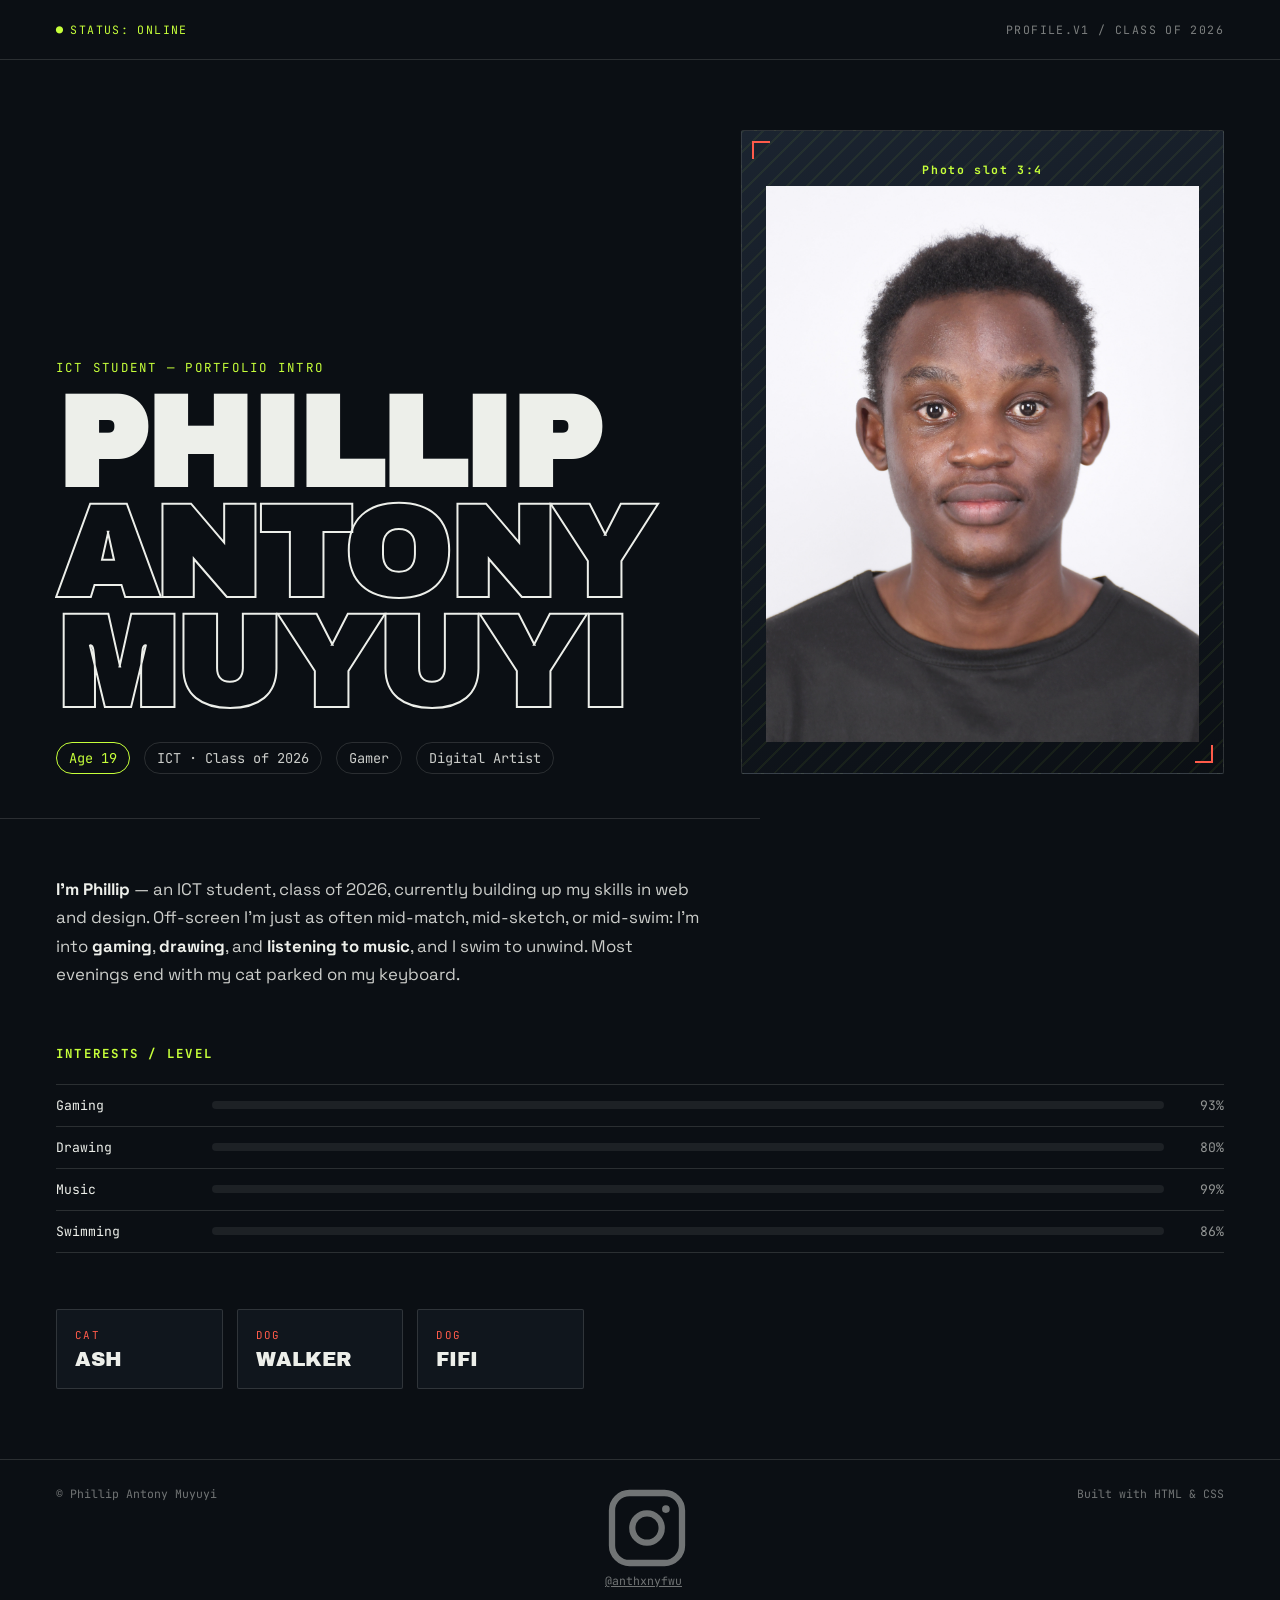
==== index.html @ 24fd07ed "Update index.html" ====
<!DOCTYPE html>
<html lang="en">
<head>
<meta charset="UTF-8">
<meta name="viewport" content="width=device-width, initial-scale=1.0">
<title>Phillip Antony Muyuyi — Profile</title>
<style>
  @import url('https://fonts.googleapis.com/css2?family=Archivo+Black&family=Space+Grotesk:wght@400;500;600;700&family=JetBrains+Mono:wght@400;500;700&display=swap');

  :root{
    --ink:#0B0F14;
    --panel:#10161D;
    --acid:#C6FF3A;
    --coral:#FF5B4A;
    --paper:#EDEFEA;
    --line:rgba(237,239,234,0.14);
  }

  *{box-sizing:border-box; margin:0; padding:0;}

  html{scroll-behavior:smooth;}

  body{
    background:var(--ink);
    color:var(--paper);
    font-family:'Space Grotesk', sans-serif;
    overflow-x:hidden;
  }

  @media (prefers-reduced-motion: no-preference){
    .reveal{
      animation:rise 0.9s cubic-bezier(.19,1,.22,1) both;
    }
    .reveal:nth-child(2){animation-delay:.08s;}
    .reveal:nth-child(3){animation-delay:.16s;}
  }
  @keyframes rise{
    from{opacity:0; transform:translateY(24px);}
    to{opacity:1; transform:translateY(0);}
  }

  a{color:inherit;}
  a:focus-visible, button:focus-visible{
    outline:2px solid var(--acid);
    outline-offset:3px;
  }

  /* ---------- top bar ---------- */
  .topbar{
    display:flex;
    justify-content:space-between;
    align-items:center;
    padding:22px clamp(20px,5vw,56px);
    font-family:'JetBrains Mono', monospace;
    font-size:0.72rem;
    letter-spacing:0.12em;
    text-transform:uppercase;
    border-bottom:1px solid var(--line);
  }
  .topbar span.dim{color:rgba(237,239,234,0.5);}
  .topbar .live{color:var(--acid);}
  .topbar .live::before{
    content:"●";
    margin-right:6px;
    animation:blink 1.6s infinite;
  }
  @keyframes blink{50%{opacity:.25;}}

  /* ---------- hero ---------- */
  .hero{
    position:relative;
    padding:clamp(30px,7vw,70px) clamp(20px,5vw,56px) 0;
    display:grid;
    grid-template-columns:1.15fr 0.85fr;
    gap:32px;
    align-items:end;
  }
  @media (max-width:820px){
    .hero{grid-template-columns:1fr;}
  }

  .eyebrow{
    font-family:'JetBrains Mono', monospace;
    font-size:0.78rem;
    letter-spacing:0.18em;
    text-transform:uppercase;
    color:var(--acid);
    margin-bottom:14px;
  }

  .name{
    font-family:'Archivo Black', sans-serif;
    font-size:clamp(3.1rem, 11vw, 8rem);
    line-height:0.86;
    text-transform:uppercase;
    letter-spacing:-0.02em;
  }
  .name .last{
    -webkit-text-stroke:2px var(--paper);
    color:transparent;
    display:block;
  }

  .role-line{
    margin-top:22px;
    display:flex;
    flex-wrap:wrap;
    gap:10px 14px;
    font-family:'JetBrains Mono', monospace;
    font-size:0.85rem;
  }
  .chip{
    border:1px solid var(--line);
    padding:6px 12px;
    border-radius:999px;
    color:rgba(237,239,234,0.85);
  }
  .chip.acid{border-color:var(--acid); color:var(--acid);}

  /* photo frame */
  .frame{
    position:relative;
    aspect-ratio:3/4;
    background:
      repeating-linear-gradient(135deg, rgba(198,255,58,0.06) 0 2px, transparent 2px 14px),
      linear-gradient(160deg, #1B2430, #0B0F14);
    border:1px solid var(--line);
    border-radius:2px;
    display:flex;
    align-items:center;
    justify-content:center;
    overflow:hidden;
  }
  .frame img{
    width:100%; height:100%; object-fit:cover; display:block;
  }
  .frame .placeholder{
    text-align:center;
    font-family:'JetBrains Mono', monospace;
    font-size:0.78rem;
    color:rgba(237,239,234,0.55);
    padding:24px;
    line-height:1.6;
  }
  .frame .placeholder b{
    display:block;
    color:var(--acid);
    font-size:0.72rem;
    letter-spacing:0.14em;
    margin-bottom:6px;
  }
  .frame .corner{
    position:absolute; width:18px; height:18px;
    border:2px solid var(--coral);
  }
  .frame .corner.tl{top:10px; left:10px; border-right:0; border-bottom:0;}
  .frame .corner.br{bottom:10px; right:10px; border-left:0; border-top:0;}

  /* ---------- about strip ---------- */
  .about{
    padding:56px clamp(20px,5vw,56px);
    max-width:760px;
    font-size:1.05rem;
    line-height:1.7;
    color:rgba(237,239,234,0.85);
    border-top:1px solid var(--line);
    margin-top:44px;
  }
  .about strong{color:var(--paper);}

  /* ---------- stats / skill bars ---------- */
  .stats{
    padding:0 clamp(20px,5vw,56px) 56px;
  }
  .stats h2{
    font-family:'JetBrains Mono', monospace;
    font-size:0.78rem;
    letter-spacing:0.18em;
    text-transform:uppercase;
    color:var(--acid);
    margin-bottom:22px;
  }
  .bar-row{
    display:grid;
    grid-template-columns:140px 1fr 44px;
    align-items:center;
    gap:16px;
    padding:12px 0;
    border-top:1px solid var(--line);
    font-family:'JetBrains Mono', monospace;
    font-size:0.82rem;
  }
  .bar-row:last-child{border-bottom:1px solid var(--line);}
  .track{
    height:8px;
    background:rgba(237,239,234,0.08);
    border-radius:4px;
    overflow:hidden;
  }
  .fill{
    height:100%;
    background:linear-gradient(90deg, var(--acid), var(--coral));
    width:0%;
    border-radius:4px;
    transition:width 1.1s cubic-bezier(.19,1,.22,1);
  }
  .bar-row .val{text-align:right; color:rgba(237,239,234,0.6);}

  /* ---------- crew / pets ---------- */
  .crew{
    padding:0 clamp(20px,5vw,56px) 70px;
    display:grid;
    grid-template-columns:repeat(auto-fit, minmax(150px,1fr));
    gap:14px;
    max-width:640px;
  }
  .pet-card{
    border:1px solid var(--line);
    padding:18px;
    border-radius:2px;
    background:var(--panel);
  }
  .pet-card .tag{
    font-family:'JetBrains Mono', monospace;
    font-size:0.68rem;
    letter-spacing:0.12em;
    text-transform:uppercase;
    color:var(--coral);
    margin-bottom:6px;
    display:block;
  }
  .pet-card .pname{
    font-family:'Archivo Black', sans-serif;
    font-size:1.25rem;
    text-transform:uppercase;
  }

  footer{
    padding:26px clamp(20px,5vw,56px);
    border-top:1px solid var(--line);
    font-family:'JetBrains Mono', monospace;
    font-size:0.72rem;
    color:rgba(237,239,234,0.45);
    display:flex;
    justify-content:space-between;
    flex-wrap:wrap;
    gap:8px;
  }
</style>
</head>
<body>

  <div class="topbar">
    <span class="live">status: online</span>
    <span class="dim">profile.v1 / class of 2026</span>
  </div>

  <section class="hero">
    <div class="reveal">
      <div class="eyebrow">ICT Student — Portfolio Intro</div>
      <h1 class="name">
        Phillip<span class="last">Antony<br>Muyuyi</span>
      </h1>
      <div class="role-line">
        <span class="chip acid">Age 19</span>
        <span class="chip">ICT · Class of 2026</span>
        <span class="chip">Gamer</span>
        <span class="chip">Digital Artist</span>
      </div>
    </div>

    <div class="frame reveal">
      <div class="corner tl"></div>
      <div class="corner br"></div>
      <!-- Swap the placeholder below for: <img src="DSC_0641.JPG" alt="Phillip Antony Muyuyi"> -->
      <div class="placeholder">
        <b>Photo slot 3:4</b>
        <img src="DSC_0641.JPG">
      </div>
    </div>
  </section>

  <section class="about reveal">
    <strong>I'm Phillip</strong> — an ICT student, class of 2026, currently building
    up my skills in web and design. Off-screen I'm just as often mid-match, mid-sketch,
    or mid-swim: I'm into <strong>gaming</strong>, <strong>drawing</strong>, and
    <strong>listening to music</strong>, and I swim to unwind. Most evenings end with
    my cat parked on my keyboard.
  </section>

  <section class="stats">
    <h2>Interests / Level</h2>
    <div class="bar-row">
      <span>Gaming</span>
      <div class="track"><div class="fill" style="width:93 %"></div></div>
      <span class="val">93%</span>
    </div>
    <div class="bar-row">
      <span>Drawing</span>
      <div class="track"><div class="fill" style="width:80 %"></div></div>
      <span class="val">80%</span>
    </div>
    <div class="bar-row">
      <span>Music</span>
      <div class="track"><div class="fill" style="width:99 %"></div></div>
      <span class="val">99%</span>
    </div>
    <div class="bar-row">
      <span>Swimming</span>
      <div class="track"><div class="fill" style="width:86 %"></div></div>
      <span class="val">86%</span>
    </div>
  </section>

  <section class="crew">
    <div class="pet-card">
      <span class="tag">Cat</span>
      <div class="pname">Ash</div>
    </div>
    <div class="pet-card">
      <span class="tag">Dog</span>
      <div class="pname">Walker</div>
    </div>
    <div class="pet-card">
      <span class="tag">Dog</span>
      <div class="pname">Fifi</div>
    </div>
  </section>

  <footer>
    <span>© Phillip Antony Muyuyi</span>
    <a class="social-link" href="https://www.instagram.com/anthxnyfwu" target="_blank" rel="noopener noreferrer">
      <svg viewBox="0 0 24 24" fill="none" xmlns="http://www.w3.org/2000/svg" aria-hidden="true">
        <rect x="2" y="2" width="20" height="20" rx="5" stroke="currentColor" stroke-width="1.8"/>
        <circle cx="12" cy="12" r="4.2" stroke="currentColor" stroke-width="1.8"/>
        <circle cx="17.4" cy="6.6" r="1.1" fill="currentColor"/>
      </svg>
      @anthxnyfwu
    </a>
    <span>Built with HTML &amp; CSS</span>
  </footer>

  <script>
    // animate skill bars in on load, respecting reduced motion
    if (!window.matchMedia('(prefers-reduced-motion: reduce)').matches) {
      window.addEventListener('load', () => {
        document.querySelectorAll('.fill').forEach(el => {
          const w = el.style.width;
          el.style.width = '0%';
          requestAnimationFrame(() => setTimeout(() => { el.style.width = w; }, 300));
        });
      });
    }
  </script>

</body>
       </html>
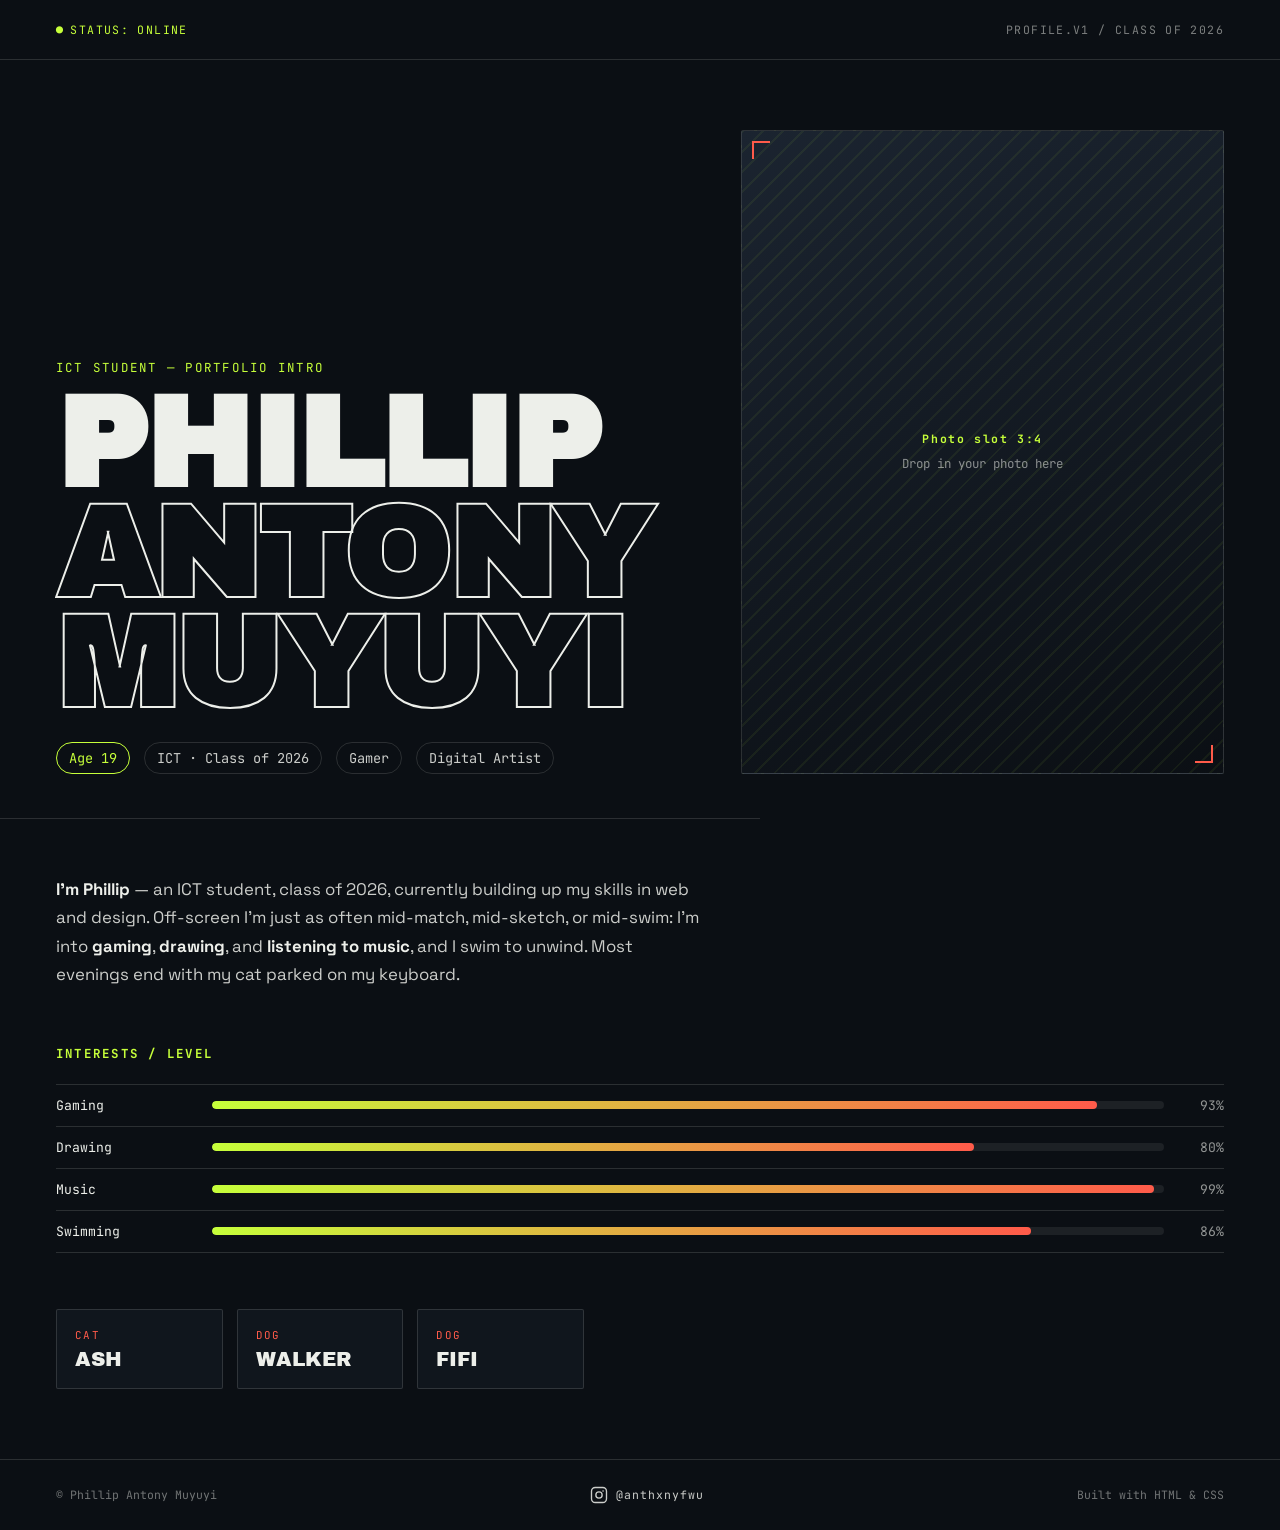
==== commit 717db1f9: "Update index.html" ====
--- a/index.html
+++ b/index.html
@@ -1,3 +1,4 @@
+
 <!DOCTYPE html>
 <html lang="en">
 <head>
@@ -243,8 +244,24 @@
     color:rgba(237,239,234,0.45);
     display:flex;
     justify-content:space-between;
+    align-items:center;
     flex-wrap:wrap;
     gap:8px;
+  }
+
+  .social-link{
+    display:inline-flex;
+    align-items:center;
+    gap:8px;
+    color:rgba(237,239,234,0.85);
+    text-decoration:none;
+    letter-spacing:0.08em;
+    transition:color .2s ease;
+  }
+  .social-link:hover{color:var(--acid);}
+  .social-link svg{
+    width:18px; height:18px;
+    flex-shrink:0;
   }
 </style>
 </head>
@@ -272,10 +289,12 @@
     <div class="frame reveal">
       <div class="corner tl"></div>
       <div class="corner br"></div>
-      <!-- Swap the placeholder below for: <img src="DSC_0641.JPG" alt="Phillip Antony Muyuyi"> -->
+      <!-- To use a real photo: replace the placeholder div below with
+           <img src="DSC_0641.JPG" alt="Phillip Antony Muyuyi">
+           Keeping them separate avoids a broken-image icon when no photo file is present. -->
       <div class="placeholder">
         <b>Photo slot 3:4</b>
-        <img src="DSC_0641.JPG">
+        Drop in your photo here
       </div>
     </div>
   </section>
@@ -292,22 +311,22 @@
     <h2>Interests / Level</h2>
     <div class="bar-row">
       <span>Gaming</span>
-      <div class="track"><div class="fill" style="width:93 %"></div></div>
+      <div class="track"><div class="fill" style="width:93%"></div></div>
       <span class="val">93%</span>
     </div>
     <div class="bar-row">
       <span>Drawing</span>
-      <div class="track"><div class="fill" style="width:80 %"></div></div>
+      <div class="track"><div class="fill" style="width:80%"></div></div>
       <span class="val">80%</span>
     </div>
     <div class="bar-row">
       <span>Music</span>
-      <div class="track"><div class="fill" style="width:99 %"></div></div>
+      <div class="track"><div class="fill" style="width:99%"></div></div>
       <span class="val">99%</span>
     </div>
     <div class="bar-row">
       <span>Swimming</span>
-      <div class="track"><div class="fill" style="width:86 %"></div></div>
+      <div class="track"><div class="fill" style="width:86%"></div></div>
       <span class="val">86%</span>
     </div>
   </section>
@@ -354,5 +373,4 @@
   </script>
 
 </body>
-       </html>
-   
+</html>
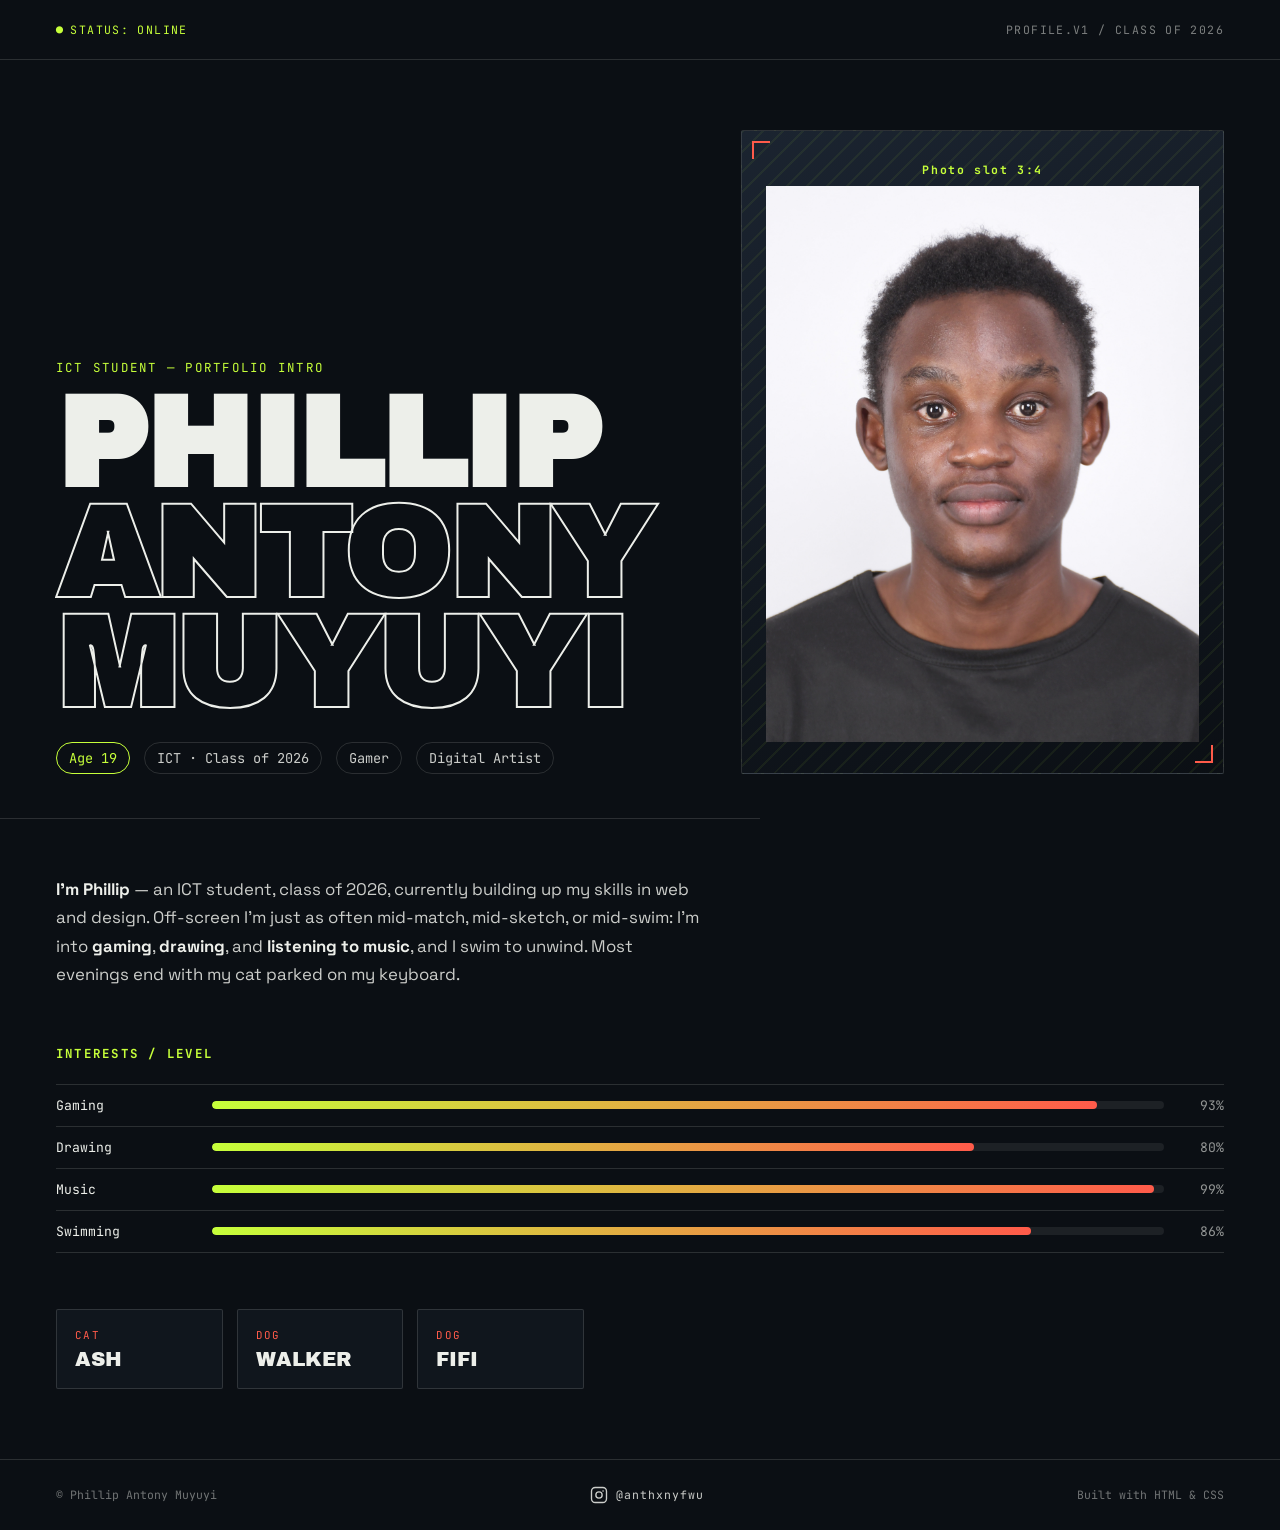
==== commit 126e5498: "Update index.html" ====
--- a/index.html
+++ b/index.html
@@ -289,12 +289,9 @@
     <div class="frame reveal">
       <div class="corner tl"></div>
       <div class="corner br"></div>
-      <!-- To use a real photo: replace the placeholder div below with
-           <img src="DSC_0641.JPG" alt="Phillip Antony Muyuyi">
-           Keeping them separate avoids a broken-image icon when no photo file is present. -->
       <div class="placeholder">
         <b>Photo slot 3:4</b>
-        Drop in your photo here
+        <img src="DSC_0641.JPG" alt="Phillip Antony Muyuyi">
       </div>
     </div>
   </section>
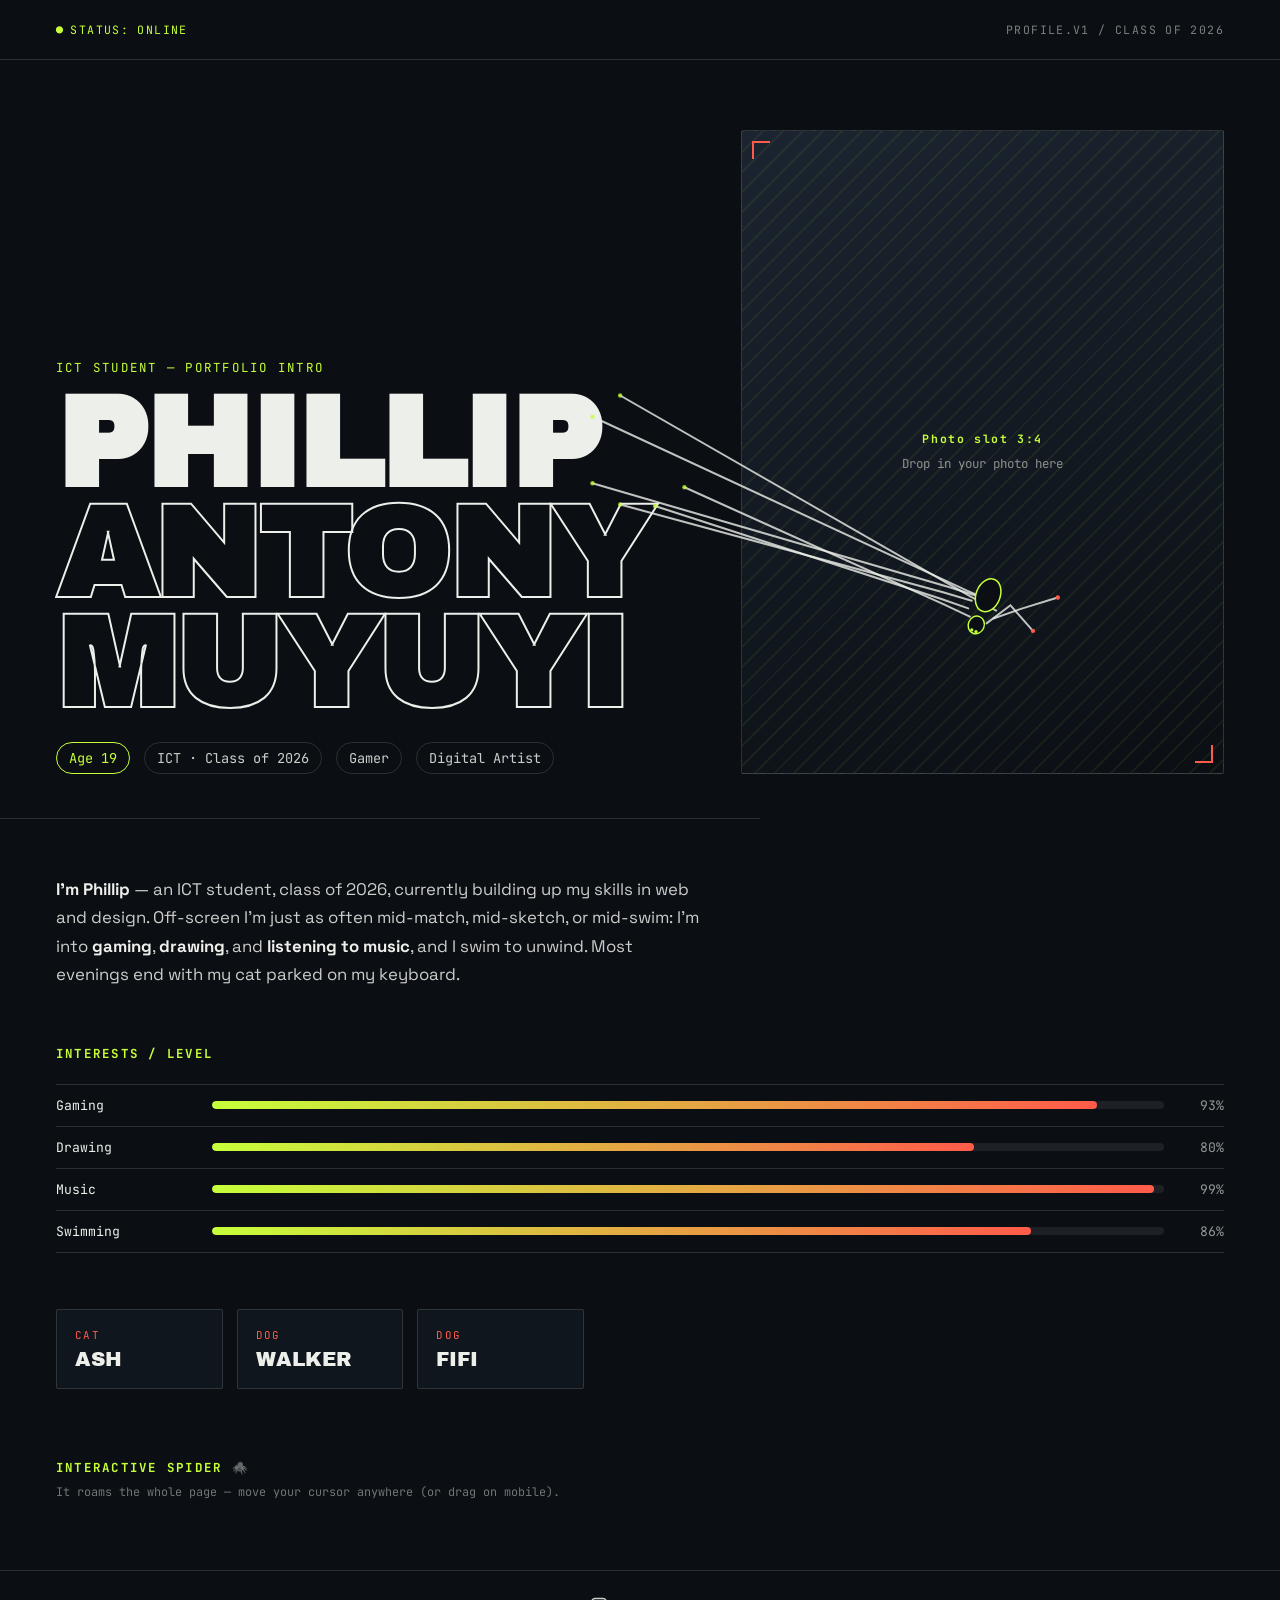
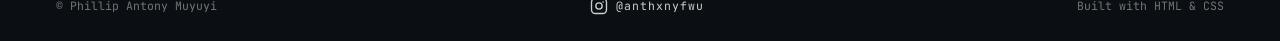
==== commit 6ade271e: "Update index.html" ====
--- a/index.html
+++ b/index.html
@@ -236,6 +236,30 @@
     text-transform:uppercase;
   }
 
+  /* ---------- interactive spider (full-page overlay) ---------- */
+  #spiderCanvas{
+    position:fixed;
+    inset:0;
+    width:100vw;
+    height:100vh;
+    pointer-events:none;
+    z-index:9999;
+  }
+  .spider-caption{
+    padding:0 clamp(20px,5vw,56px) 70px;
+    font-family:'JetBrains Mono', monospace;
+    font-size:0.74rem;
+    color:rgba(237,239,234,0.45);
+  }
+  .spider-caption b{
+    display:block;
+    font-size:0.78rem;
+    letter-spacing:0.18em;
+    text-transform:uppercase;
+    color:var(--acid);
+    margin-bottom:8px;
+  }
+
   footer{
     padding:26px clamp(20px,5vw,56px);
     border-top:1px solid var(--line);
@@ -289,9 +313,12 @@
     <div class="frame reveal">
       <div class="corner tl"></div>
       <div class="corner br"></div>
+      <!-- To use a real photo: replace the placeholder div below with
+           <img src="DSC_0641.JPG" alt="Phillip Antony Muyuyi">
+           Keeping them separate avoids a broken-image icon when no photo file is present. -->
       <div class="placeholder">
         <b>Photo slot 3:4</b>
-        <img src="DSC_0641.JPG" alt="Phillip Antony Muyuyi">
+        Drop in your photo here
       </div>
     </div>
   </section>
@@ -341,6 +368,11 @@
       <span class="tag">Dog</span>
       <div class="pname">Fifi</div>
     </div>
+  </section>
+
+  <section class="spider-caption reveal">
+    <b>Interactive Spider 🕷️</b>
+    It roams the whole page — move your cursor anywhere (or drag on mobile).
   </section>
 
   <footer>
@@ -356,6 +388,8 @@
     <span>Built with HTML &amp; CSS</span>
   </footer>
 
+  <canvas id="spiderCanvas"></canvas>
+
   <script>
     // animate skill bars in on load, respecting reduced motion
     if (!window.matchMedia('(prefers-reduced-motion: reduce)').matches) {
@@ -369,5 +403,220 @@
     }
   </script>
 
+  <script>
+    // ---------- Interactive Spider (procedural leg IK, full-page overlay) ----------
+    (function(){
+      const canvas = document.getElementById('spiderCanvas');
+      const ctx = canvas.getContext('2d');
+      const reduceMotion = window.matchMedia('(prefers-reduced-motion: reduce)').matches;
+
+      let W = 0, H = 0, DPR = Math.min(window.devicePixelRatio || 1, 2);
+
+      function resize(){
+        W = window.innerWidth;
+        H = window.innerHeight;
+        canvas.width = W * DPR;
+        canvas.height = H * DPR;
+        canvas.style.width = W + 'px';
+        canvas.style.height = H + 'px';
+        ctx.setTransform(DPR,0,0,DPR,0,0);
+      }
+      window.addEventListener('resize', resize);
+      resize();
+
+      // colors pulled from CSS custom properties
+      const styles = getComputedStyle(document.documentElement);
+      const acid = styles.getPropertyValue('--acid').trim() || '#C6FF3A';
+      const coral = styles.getPropertyValue('--coral').trim() || '#FF5B4A';
+
+      const body = { x: W/2, y: H/2, angle: 0 };
+      let target = { x: W/2, y: H/2 };
+      let hasPointer = false;
+      let wanderT = 0;
+
+      function setTarget(clientX, clientY){
+        target.x = clientX;
+        target.y = clientY;
+        hasPointer = true;
+      }
+      // canvas has pointer-events:none, so listen on the window to track the cursor anywhere on the page
+      window.addEventListener('mousemove', e => setTarget(e.clientX, e.clientY));
+      window.addEventListener('touchmove', e => {
+        if (e.touches[0]) setTarget(e.touches[0].clientX, e.touches[0].clientY);
+      }, { passive:true });
+      window.addEventListener('touchstart', e => {
+        if (e.touches[0]) setTarget(e.touches[0].clientX, e.touches[0].clientY);
+      }, { passive:true });
+
+      // 8 legs, angle offsets in degrees relative to facing direction (0 = forward)
+      const legAngles = [ -40, -75, -110, -145, 40, 75, 110, 145 ];
+      const SEG1 = 30, SEG2 = 34;
+      const ATTACH_R = 14;
+      const REST_R = 58;
+      const STEP_THRESHOLD = 38;
+      const STEP_SPEED = 0.14;
+
+      const legs = legAngles.map((a, i) => {
+        const rad = a * Math.PI/180;
+        const startX = body.x + Math.cos(rad) * REST_R;
+        const startY = body.y + Math.sin(rad) * REST_R;
+        return {
+          angle: a,
+          group: i % 2,
+          target: { x: startX, y: startY },
+          stepStart: { x: startX, y: startY },
+          stepEnd: { x: startX, y: startY },
+          stepping: false,
+          stepT: 0
+        };
+      });
+
+      function dir(deg){
+        const r = deg * Math.PI/180;
+        return { x: Math.cos(r), y: Math.sin(r) };
+      }
+
+      // analytic 2-bone IK: returns elbow joint position
+      function solveElbow(sx, sy, tx, ty, l1, l2, bend){
+        let dx = tx - sx, dy = ty - sy;
+        let d = Math.sqrt(dx*dx + dy*dy);
+        d = Math.max(Math.abs(l1-l2) + 0.01, Math.min(l1 + l2 - 0.01, d));
+        const a = Math.atan2(dy, dx);
+        const cosAngleA = (l1*l1 + d*d - l2*l2) / (2*l1*d);
+        const angleA = Math.acos(Math.max(-1, Math.min(1, cosAngleA)));
+        const elbowAngle = a + angleA * bend;
+        return { x: sx + Math.cos(elbowAngle)*l1, y: sy + Math.sin(elbowAngle)*l1 };
+      }
+
+      let anyStepping = { 0:false, 1:false };
+      let lastTime = performance.now();
+
+      function update(dt){
+        // body eases toward target (or gently wanders if no pointer yet)
+        let goalX = target.x, goalY = target.y;
+        if (!hasPointer){
+          wanderT += dt * 0.0005;
+          goalX = W/2 + Math.cos(wanderT) * (W*0.32);
+          goalY = H/2 + Math.sin(wanderT*1.3) * (H*0.28);
+        }
+        const dx = goalX - body.x, dy = goalY - body.y;
+        const dist = Math.sqrt(dx*dx+dy*dy);
+        const ease = reduceMotion ? 1 : 0.06;
+        body.x += dx * ease;
+        body.y += dy * ease;
+        if (dist > 2){
+          const targetAngle = Math.atan2(dy, dx) * 180/Math.PI;
+          let diff = ((targetAngle - body.angle + 540) % 360) - 180;
+          body.angle += diff * 0.12;
+        }
+
+        anyStepping[0] = legs.some(l => l.group===0 && l.stepping);
+        anyStepping[1] = legs.some(l => l.group===1 && l.stepping);
+
+        legs.forEach(leg => {
+          const idealAngle = leg.angle + body.angle;
+          const d = dir(idealAngle);
+          const idealX = body.x + d.x * REST_R;
+          const idealY = body.y + d.y * REST_R;
+
+          if (leg.stepping){
+            leg.stepT += STEP_SPEED;
+            if (leg.stepT >= 1){
+              leg.stepT = 1;
+              leg.stepping = false;
+              leg.target.x = leg.stepEnd.x;
+              leg.target.y = leg.stepEnd.y;
+            } else {
+              const t = leg.stepT;
+              const ease2 = t < 0.5 ? 2*t*t : -1+(4-2*t)*t;
+              leg.target.x = leg.stepStart.x + (leg.stepEnd.x - leg.stepStart.x) * ease2;
+              leg.target.y = leg.stepStart.y + (leg.stepEnd.y - leg.stepStart.y) * ease2 - Math.sin(t*Math.PI) * 16;
+            }
+          } else {
+            const ddx = idealX - leg.target.x, ddy = idealY - leg.target.y;
+            const distOff = Math.sqrt(ddx*ddx + ddy*ddy);
+            if (distOff > STEP_THRESHOLD && !anyStepping[leg.group]){
+              leg.stepping = true;
+              leg.stepT = 0;
+              leg.stepStart.x = leg.target.x;
+              leg.stepStart.y = leg.target.y;
+              // overshoot slightly in the direction of travel for a natural stride
+              leg.stepEnd.x = idealX + d.x * 12;
+              leg.stepEnd.y = idealY + d.y * 12;
+              anyStepping[leg.group] = true;
+            }
+          }
+        });
+      }
+
+      function draw(){
+        ctx.clearRect(0,0,W,H);
+
+        legs.forEach(leg => {
+          const rad = (leg.angle + body.angle) * Math.PI/180;
+          const sx = body.x + Math.cos(rad) * ATTACH_R;
+          const sy = body.y + Math.sin(rad) * ATTACH_R;
+          const bend = leg.angle < 0 ? -1 : 1;
+          const elbow = solveElbow(sx, sy, leg.target.x, leg.target.y, SEG1, SEG2, bend);
+
+          ctx.strokeStyle = 'rgba(237,239,234,0.8)';
+          ctx.lineWidth = 2;
+          ctx.lineCap = 'round';
+          ctx.beginPath();
+          ctx.moveTo(sx, sy);
+          ctx.lineTo(elbow.x, elbow.y);
+          ctx.lineTo(leg.target.x, leg.target.y);
+          ctx.stroke();
+
+          ctx.fillStyle = leg.stepping ? coral : 'rgba(198,255,58,0.75)';
+          ctx.beginPath();
+          ctx.arc(leg.target.x, leg.target.y, 2.2, 0, Math.PI*2);
+          ctx.fill();
+        });
+
+        // body (abdomen + head)
+        const rad = body.angle * Math.PI/180;
+        const headX = body.x + Math.cos(rad) * 16;
+        const headY = body.y + Math.sin(rad) * 16;
+        const abdX = body.x - Math.cos(rad) * 16;
+        const abdY = body.y - Math.sin(rad) * 16;
+
+        ctx.fillStyle = '#0B0F14';
+        ctx.strokeStyle = acid;
+        ctx.lineWidth = 1.5;
+
+        ctx.beginPath();
+        ctx.ellipse(abdX, abdY, 17, 12, rad, 0, Math.PI*2);
+        ctx.fill();
+        ctx.stroke();
+
+        ctx.beginPath();
+        ctx.ellipse(headX, headY, 9, 8, rad, 0, Math.PI*2);
+        ctx.fill();
+        ctx.stroke();
+
+        // eyes
+        ctx.fillStyle = acid;
+        const eyeOffset = 4;
+        [-1,1].forEach(s => {
+          const ex = headX + Math.cos(rad + s*0.6) * eyeOffset + Math.cos(rad)*3;
+          const ey = headY + Math.sin(rad + s*0.6) * eyeOffset + Math.sin(rad)*3;
+          ctx.beginPath();
+          ctx.arc(ex, ey, 1.6, 0, Math.PI*2);
+          ctx.fill();
+        });
+      }
+
+      function loop(now){
+        const dt = now - lastTime;
+        lastTime = now;
+        update(dt);
+        draw();
+        requestAnimationFrame(loop);
+      }
+      requestAnimationFrame(loop);
+    })();
+  </script>
+
 </body>
 </html>
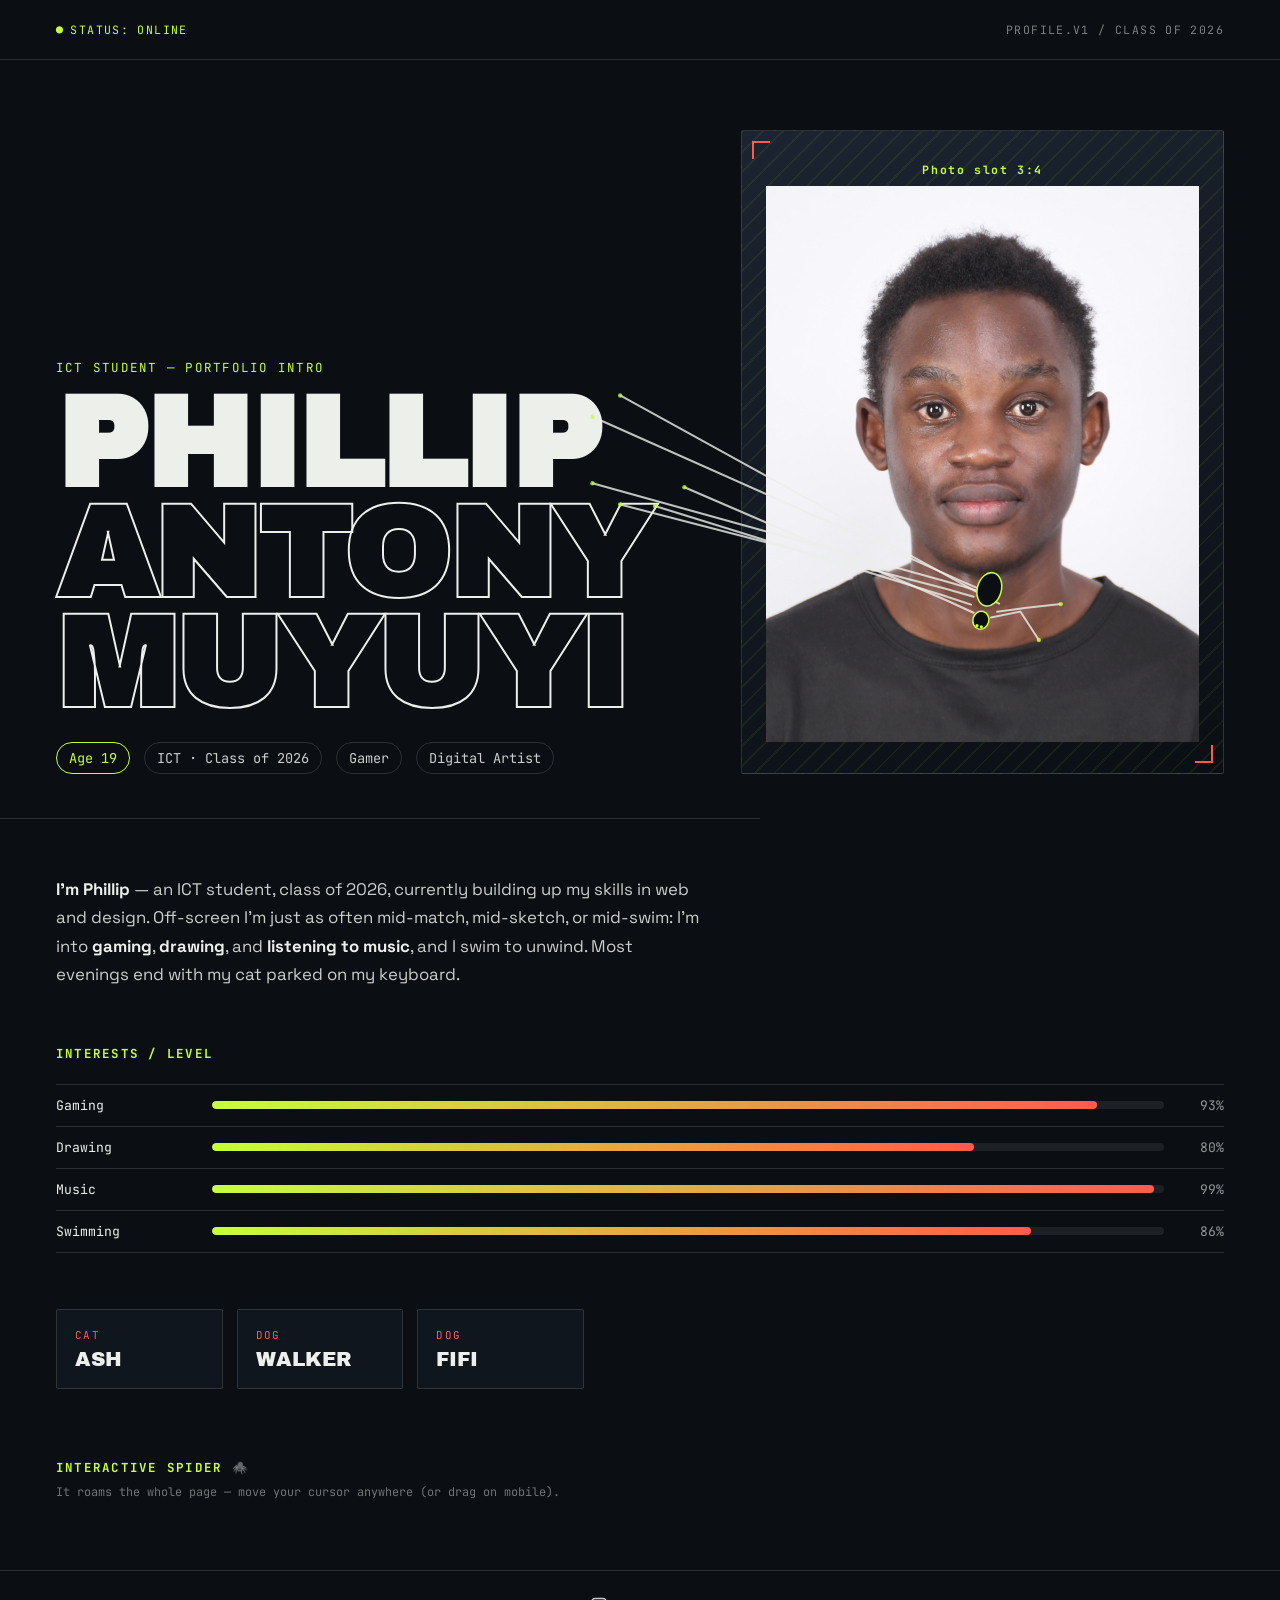
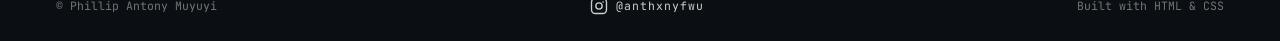
==== commit e29a1d9d: "Update index.html" ====
--- a/index.html
+++ b/index.html
@@ -313,12 +313,9 @@
     <div class="frame reveal">
       <div class="corner tl"></div>
       <div class="corner br"></div>
-      <!-- To use a real photo: replace the placeholder div below with
-           <img src="DSC_0641.JPG" alt="Phillip Antony Muyuyi">
-           Keeping them separate avoids a broken-image icon when no photo file is present. -->
       <div class="placeholder">
         <b>Photo slot 3:4</b>
-        Drop in your photo here
+        <img src="DSC_0641.JPG" alt="Phillip Antony Muyuyi">
       </div>
     </div>
   </section>
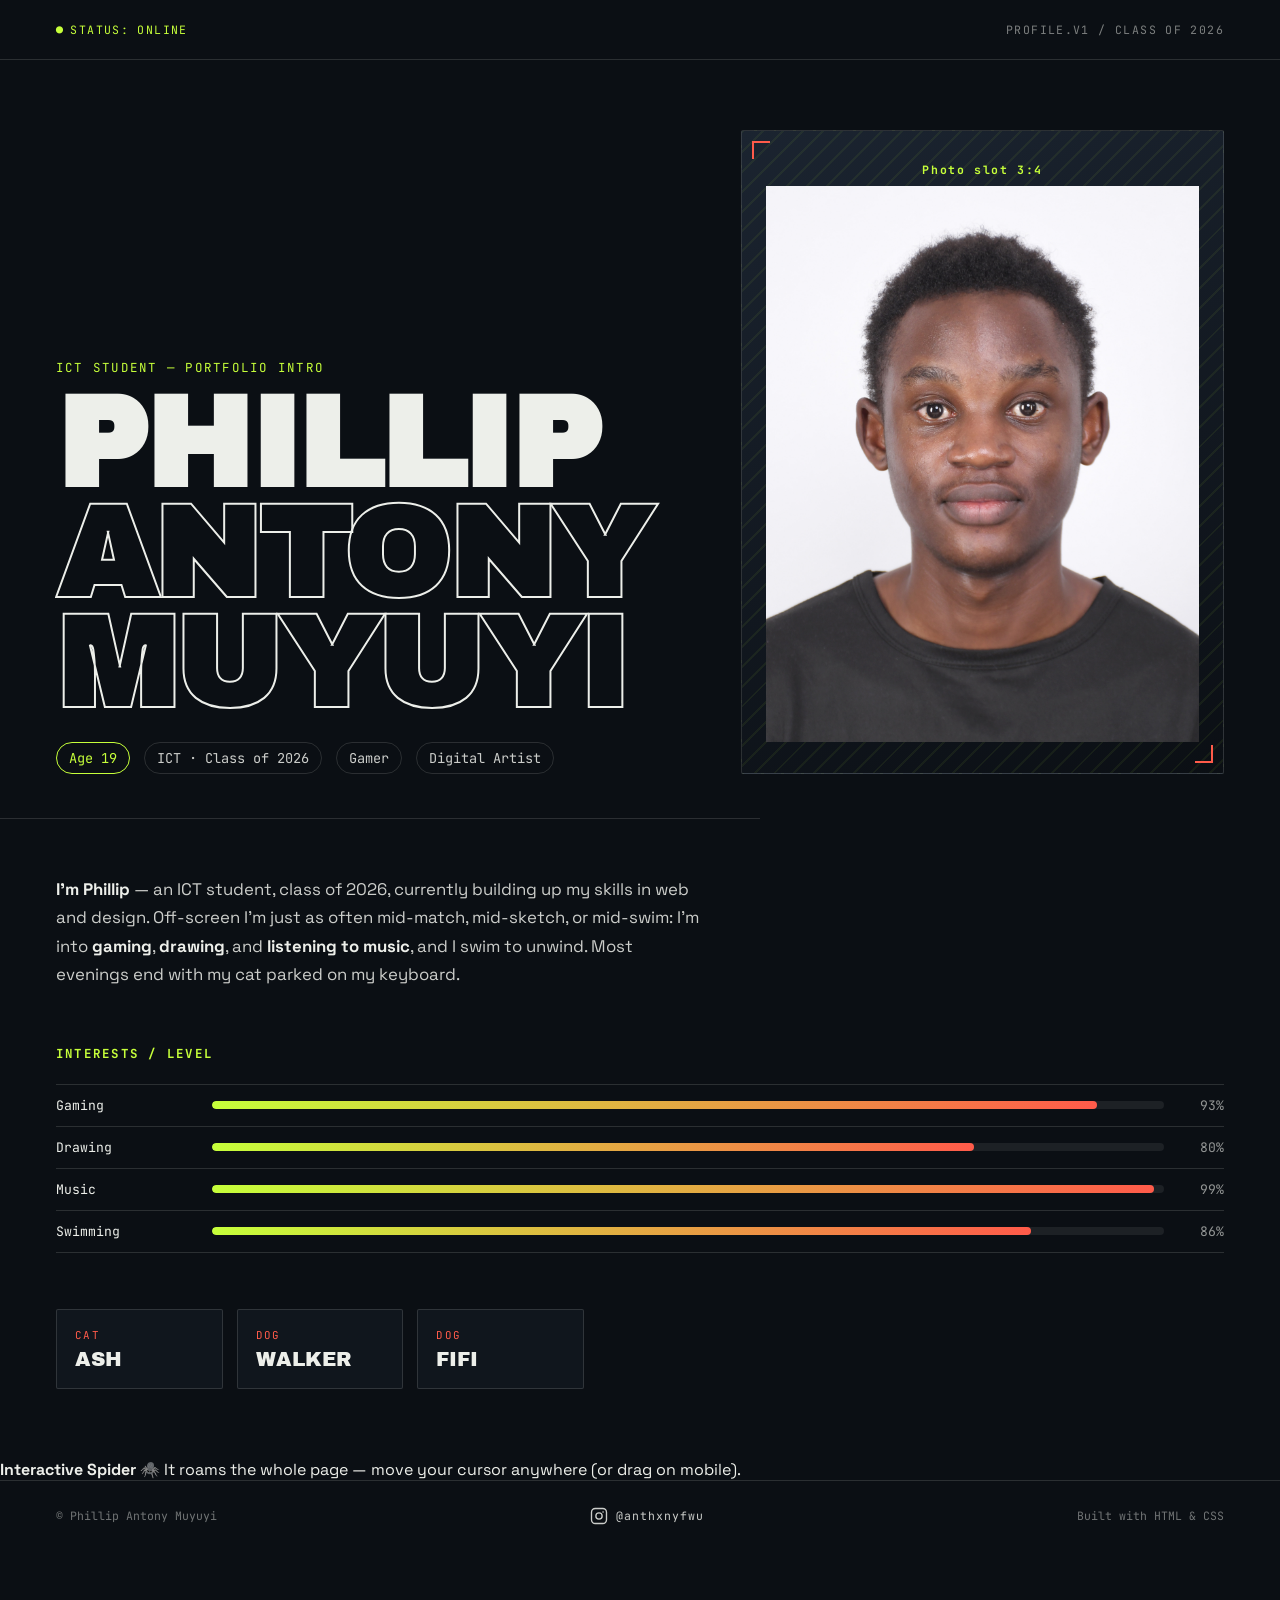
==== commit e8884334: "Update index.html" ====
--- a/index.html
+++ b/index.html
@@ -236,30 +236,7 @@
     text-transform:uppercase;
   }
 
-  /* ---------- interactive spider (full-page overlay) ---------- */
-  #spiderCanvas{
-    position:fixed;
-    inset:0;
-    width:100vw;
-    height:100vh;
-    pointer-events:none;
-    z-index:9999;
-  }
-  .spider-caption{
-    padding:0 clamp(20px,5vw,56px) 70px;
-    font-family:'JetBrains Mono', monospace;
-    font-size:0.74rem;
-    color:rgba(237,239,234,0.45);
-  }
-  .spider-caption b{
-    display:block;
-    font-size:0.78rem;
-    letter-spacing:0.18em;
-    text-transform:uppercase;
-    color:var(--acid);
-    margin-bottom:8px;
-  }
-
+  
   footer{
     padding:26px clamp(20px,5vw,56px);
     border-top:1px solid var(--line);
@@ -388,7 +365,7 @@
   <canvas id="spiderCanvas"></canvas>
 
   <script>
-    // animate skill bars in on load, respecting reduced motion
+    
     if (!window.matchMedia('(prefers-reduced-motion: reduce)').matches) {
       window.addEventListener('load', () => {
         document.querySelectorAll('.fill').forEach(el => {
@@ -400,220 +377,7 @@
     }
   </script>
 
-  <script>
-    // ---------- Interactive Spider (procedural leg IK, full-page overlay) ----------
-    (function(){
-      const canvas = document.getElementById('spiderCanvas');
-      const ctx = canvas.getContext('2d');
-      const reduceMotion = window.matchMedia('(prefers-reduced-motion: reduce)').matches;
-
-      let W = 0, H = 0, DPR = Math.min(window.devicePixelRatio || 1, 2);
-
-      function resize(){
-        W = window.innerWidth;
-        H = window.innerHeight;
-        canvas.width = W * DPR;
-        canvas.height = H * DPR;
-        canvas.style.width = W + 'px';
-        canvas.style.height = H + 'px';
-        ctx.setTransform(DPR,0,0,DPR,0,0);
-      }
-      window.addEventListener('resize', resize);
-      resize();
-
-      // colors pulled from CSS custom properties
-      const styles = getComputedStyle(document.documentElement);
-      const acid = styles.getPropertyValue('--acid').trim() || '#C6FF3A';
-      const coral = styles.getPropertyValue('--coral').trim() || '#FF5B4A';
-
-      const body = { x: W/2, y: H/2, angle: 0 };
-      let target = { x: W/2, y: H/2 };
-      let hasPointer = false;
-      let wanderT = 0;
-
-      function setTarget(clientX, clientY){
-        target.x = clientX;
-        target.y = clientY;
-        hasPointer = true;
-      }
-      // canvas has pointer-events:none, so listen on the window to track the cursor anywhere on the page
-      window.addEventListener('mousemove', e => setTarget(e.clientX, e.clientY));
-      window.addEventListener('touchmove', e => {
-        if (e.touches[0]) setTarget(e.touches[0].clientX, e.touches[0].clientY);
-      }, { passive:true });
-      window.addEventListener('touchstart', e => {
-        if (e.touches[0]) setTarget(e.touches[0].clientX, e.touches[0].clientY);
-      }, { passive:true });
-
-      // 8 legs, angle offsets in degrees relative to facing direction (0 = forward)
-      const legAngles = [ -40, -75, -110, -145, 40, 75, 110, 145 ];
-      const SEG1 = 30, SEG2 = 34;
-      const ATTACH_R = 14;
-      const REST_R = 58;
-      const STEP_THRESHOLD = 38;
-      const STEP_SPEED = 0.14;
-
-      const legs = legAngles.map((a, i) => {
-        const rad = a * Math.PI/180;
-        const startX = body.x + Math.cos(rad) * REST_R;
-        const startY = body.y + Math.sin(rad) * REST_R;
-        return {
-          angle: a,
-          group: i % 2,
-          target: { x: startX, y: startY },
-          stepStart: { x: startX, y: startY },
-          stepEnd: { x: startX, y: startY },
-          stepping: false,
-          stepT: 0
-        };
-      });
-
-      function dir(deg){
-        const r = deg * Math.PI/180;
-        return { x: Math.cos(r), y: Math.sin(r) };
-      }
-
-      // analytic 2-bone IK: returns elbow joint position
-      function solveElbow(sx, sy, tx, ty, l1, l2, bend){
-        let dx = tx - sx, dy = ty - sy;
-        let d = Math.sqrt(dx*dx + dy*dy);
-        d = Math.max(Math.abs(l1-l2) + 0.01, Math.min(l1 + l2 - 0.01, d));
-        const a = Math.atan2(dy, dx);
-        const cosAngleA = (l1*l1 + d*d - l2*l2) / (2*l1*d);
-        const angleA = Math.acos(Math.max(-1, Math.min(1, cosAngleA)));
-        const elbowAngle = a + angleA * bend;
-        return { x: sx + Math.cos(elbowAngle)*l1, y: sy + Math.sin(elbowAngle)*l1 };
-      }
-
-      let anyStepping = { 0:false, 1:false };
-      let lastTime = performance.now();
-
-      function update(dt){
-        // body eases toward target (or gently wanders if no pointer yet)
-        let goalX = target.x, goalY = target.y;
-        if (!hasPointer){
-          wanderT += dt * 0.0005;
-          goalX = W/2 + Math.cos(wanderT) * (W*0.32);
-          goalY = H/2 + Math.sin(wanderT*1.3) * (H*0.28);
-        }
-        const dx = goalX - body.x, dy = goalY - body.y;
-        const dist = Math.sqrt(dx*dx+dy*dy);
-        const ease = reduceMotion ? 1 : 0.06;
-        body.x += dx * ease;
-        body.y += dy * ease;
-        if (dist > 2){
-          const targetAngle = Math.atan2(dy, dx) * 180/Math.PI;
-          let diff = ((targetAngle - body.angle + 540) % 360) - 180;
-          body.angle += diff * 0.12;
-        }
-
-        anyStepping[0] = legs.some(l => l.group===0 && l.stepping);
-        anyStepping[1] = legs.some(l => l.group===1 && l.stepping);
-
-        legs.forEach(leg => {
-          const idealAngle = leg.angle + body.angle;
-          const d = dir(idealAngle);
-          const idealX = body.x + d.x * REST_R;
-          const idealY = body.y + d.y * REST_R;
-
-          if (leg.stepping){
-            leg.stepT += STEP_SPEED;
-            if (leg.stepT >= 1){
-              leg.stepT = 1;
-              leg.stepping = false;
-              leg.target.x = leg.stepEnd.x;
-              leg.target.y = leg.stepEnd.y;
-            } else {
-              const t = leg.stepT;
-              const ease2 = t < 0.5 ? 2*t*t : -1+(4-2*t)*t;
-              leg.target.x = leg.stepStart.x + (leg.stepEnd.x - leg.stepStart.x) * ease2;
-              leg.target.y = leg.stepStart.y + (leg.stepEnd.y - leg.stepStart.y) * ease2 - Math.sin(t*Math.PI) * 16;
-            }
-          } else {
-            const ddx = idealX - leg.target.x, ddy = idealY - leg.target.y;
-            const distOff = Math.sqrt(ddx*ddx + ddy*ddy);
-            if (distOff > STEP_THRESHOLD && !anyStepping[leg.group]){
-              leg.stepping = true;
-              leg.stepT = 0;
-              leg.stepStart.x = leg.target.x;
-              leg.stepStart.y = leg.target.y;
-              // overshoot slightly in the direction of travel for a natural stride
-              leg.stepEnd.x = idealX + d.x * 12;
-              leg.stepEnd.y = idealY + d.y * 12;
-              anyStepping[leg.group] = true;
-            }
-          }
-        });
-      }
-
-      function draw(){
-        ctx.clearRect(0,0,W,H);
-
-        legs.forEach(leg => {
-          const rad = (leg.angle + body.angle) * Math.PI/180;
-          const sx = body.x + Math.cos(rad) * ATTACH_R;
-          const sy = body.y + Math.sin(rad) * ATTACH_R;
-          const bend = leg.angle < 0 ? -1 : 1;
-          const elbow = solveElbow(sx, sy, leg.target.x, leg.target.y, SEG1, SEG2, bend);
-
-          ctx.strokeStyle = 'rgba(237,239,234,0.8)';
-          ctx.lineWidth = 2;
-          ctx.lineCap = 'round';
-          ctx.beginPath();
-          ctx.moveTo(sx, sy);
-          ctx.lineTo(elbow.x, elbow.y);
-          ctx.lineTo(leg.target.x, leg.target.y);
-          ctx.stroke();
-
-          ctx.fillStyle = leg.stepping ? coral : 'rgba(198,255,58,0.75)';
-          ctx.beginPath();
-          ctx.arc(leg.target.x, leg.target.y, 2.2, 0, Math.PI*2);
-          ctx.fill();
-        });
-
-        // body (abdomen + head)
-        const rad = body.angle * Math.PI/180;
-        const headX = body.x + Math.cos(rad) * 16;
-        const headY = body.y + Math.sin(rad) * 16;
-        const abdX = body.x - Math.cos(rad) * 16;
-        const abdY = body.y - Math.sin(rad) * 16;
-
-        ctx.fillStyle = '#0B0F14';
-        ctx.strokeStyle = acid;
-        ctx.lineWidth = 1.5;
-
-        ctx.beginPath();
-        ctx.ellipse(abdX, abdY, 17, 12, rad, 0, Math.PI*2);
-        ctx.fill();
-        ctx.stroke();
-
-        ctx.beginPath();
-        ctx.ellipse(headX, headY, 9, 8, rad, 0, Math.PI*2);
-        ctx.fill();
-        ctx.stroke();
-
-        // eyes
-        ctx.fillStyle = acid;
-        const eyeOffset = 4;
-        [-1,1].forEach(s => {
-          const ex = headX + Math.cos(rad + s*0.6) * eyeOffset + Math.cos(rad)*3;
-          const ey = headY + Math.sin(rad + s*0.6) * eyeOffset + Math.sin(rad)*3;
-          ctx.beginPath();
-          ctx.arc(ex, ey, 1.6, 0, Math.PI*2);
-          ctx.fill();
-        });
-      }
-
-      function loop(now){
-        const dt = now - lastTime;
-        lastTime = now;
-        update(dt);
-        draw();
-        requestAnimationFrame(loop);
-      }
-      requestAnimationFrame(loop);
-    })();
-  </script>
+
 
 </body>
 </html>
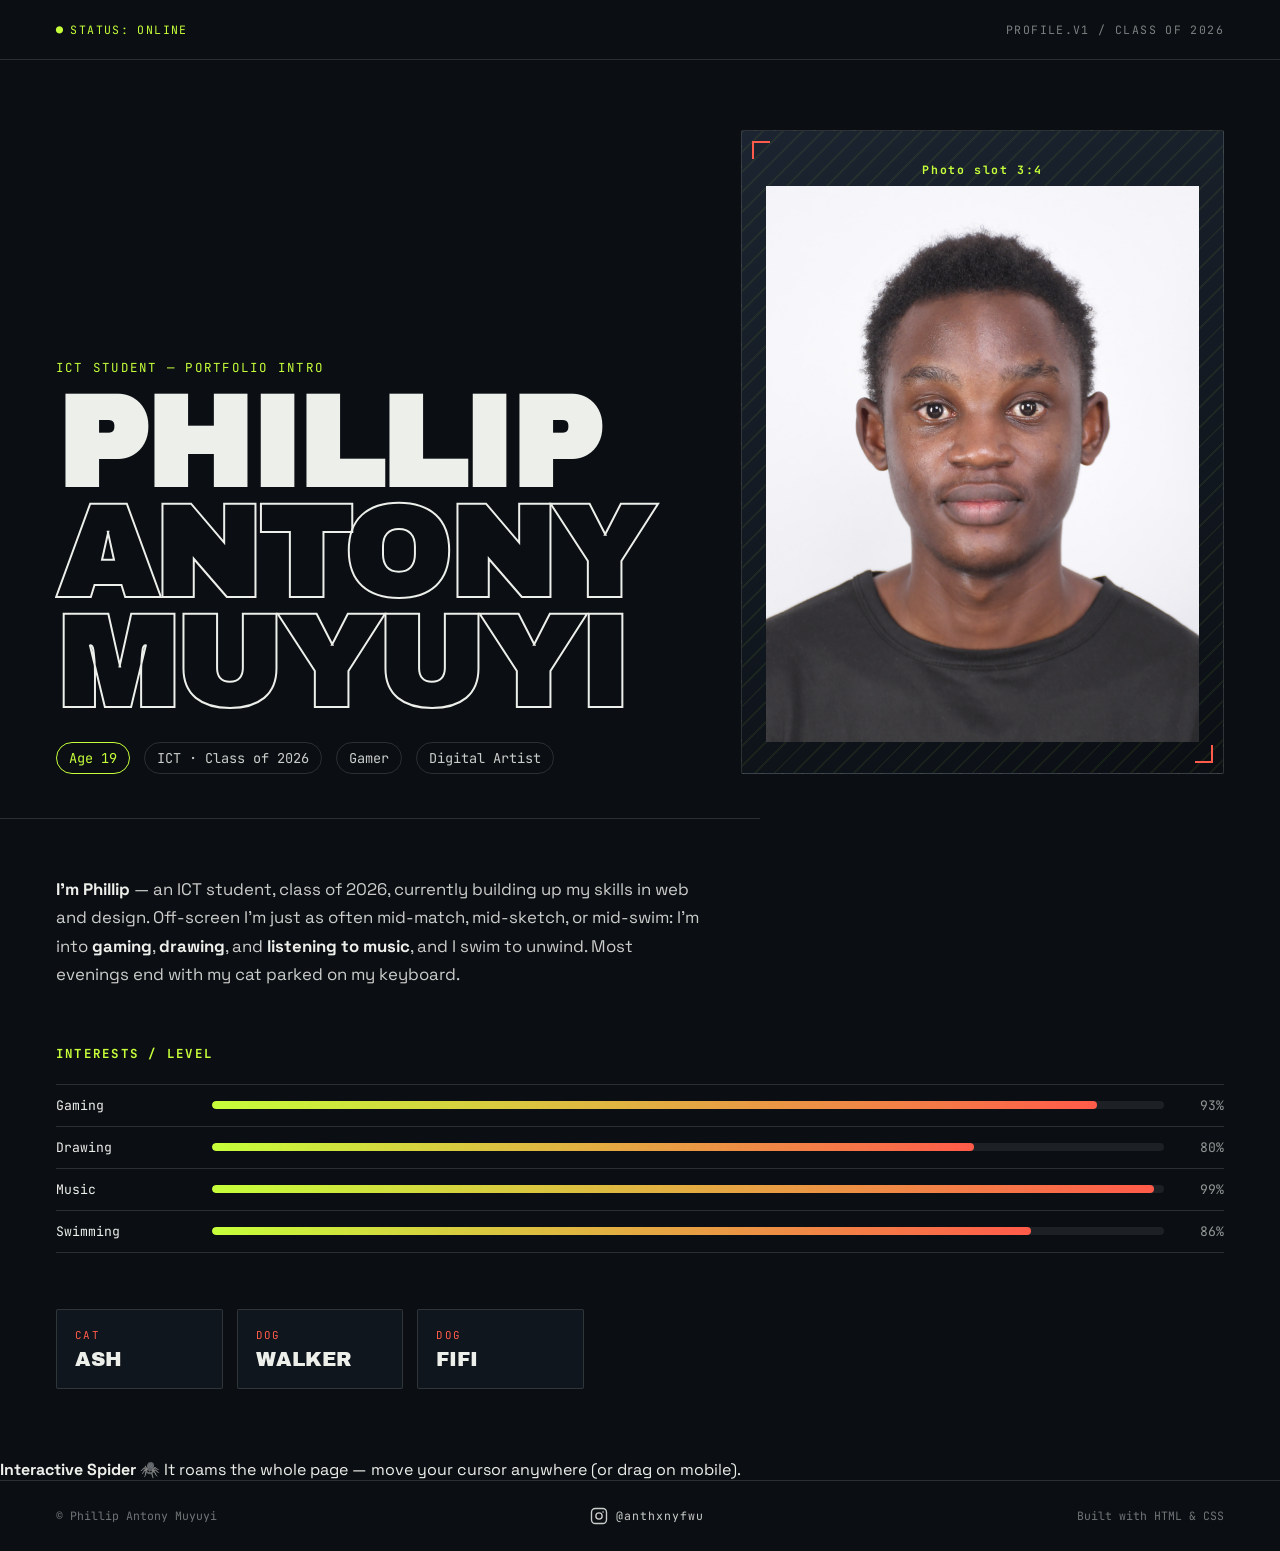
==== commit 8dac689a: "Update index.html" ====
--- a/index.html
+++ b/index.html
@@ -362,20 +362,9 @@
     <span>Built with HTML &amp; CSS</span>
   </footer>
 
-  <canvas id="spiderCanvas"></canvas>
-
-  <script>
-    
-    if (!window.matchMedia('(prefers-reduced-motion: reduce)').matches) {
-      window.addEventListener('load', () => {
-        document.querySelectorAll('.fill').forEach(el => {
-          const w = el.style.width;
-          el.style.width = '0%';
-          requestAnimationFrame(() => setTimeout(() => { el.style.width = w; }, 300));
-        });
-      });
-    }
-  </script>
+ 
+
+
 
 
 
